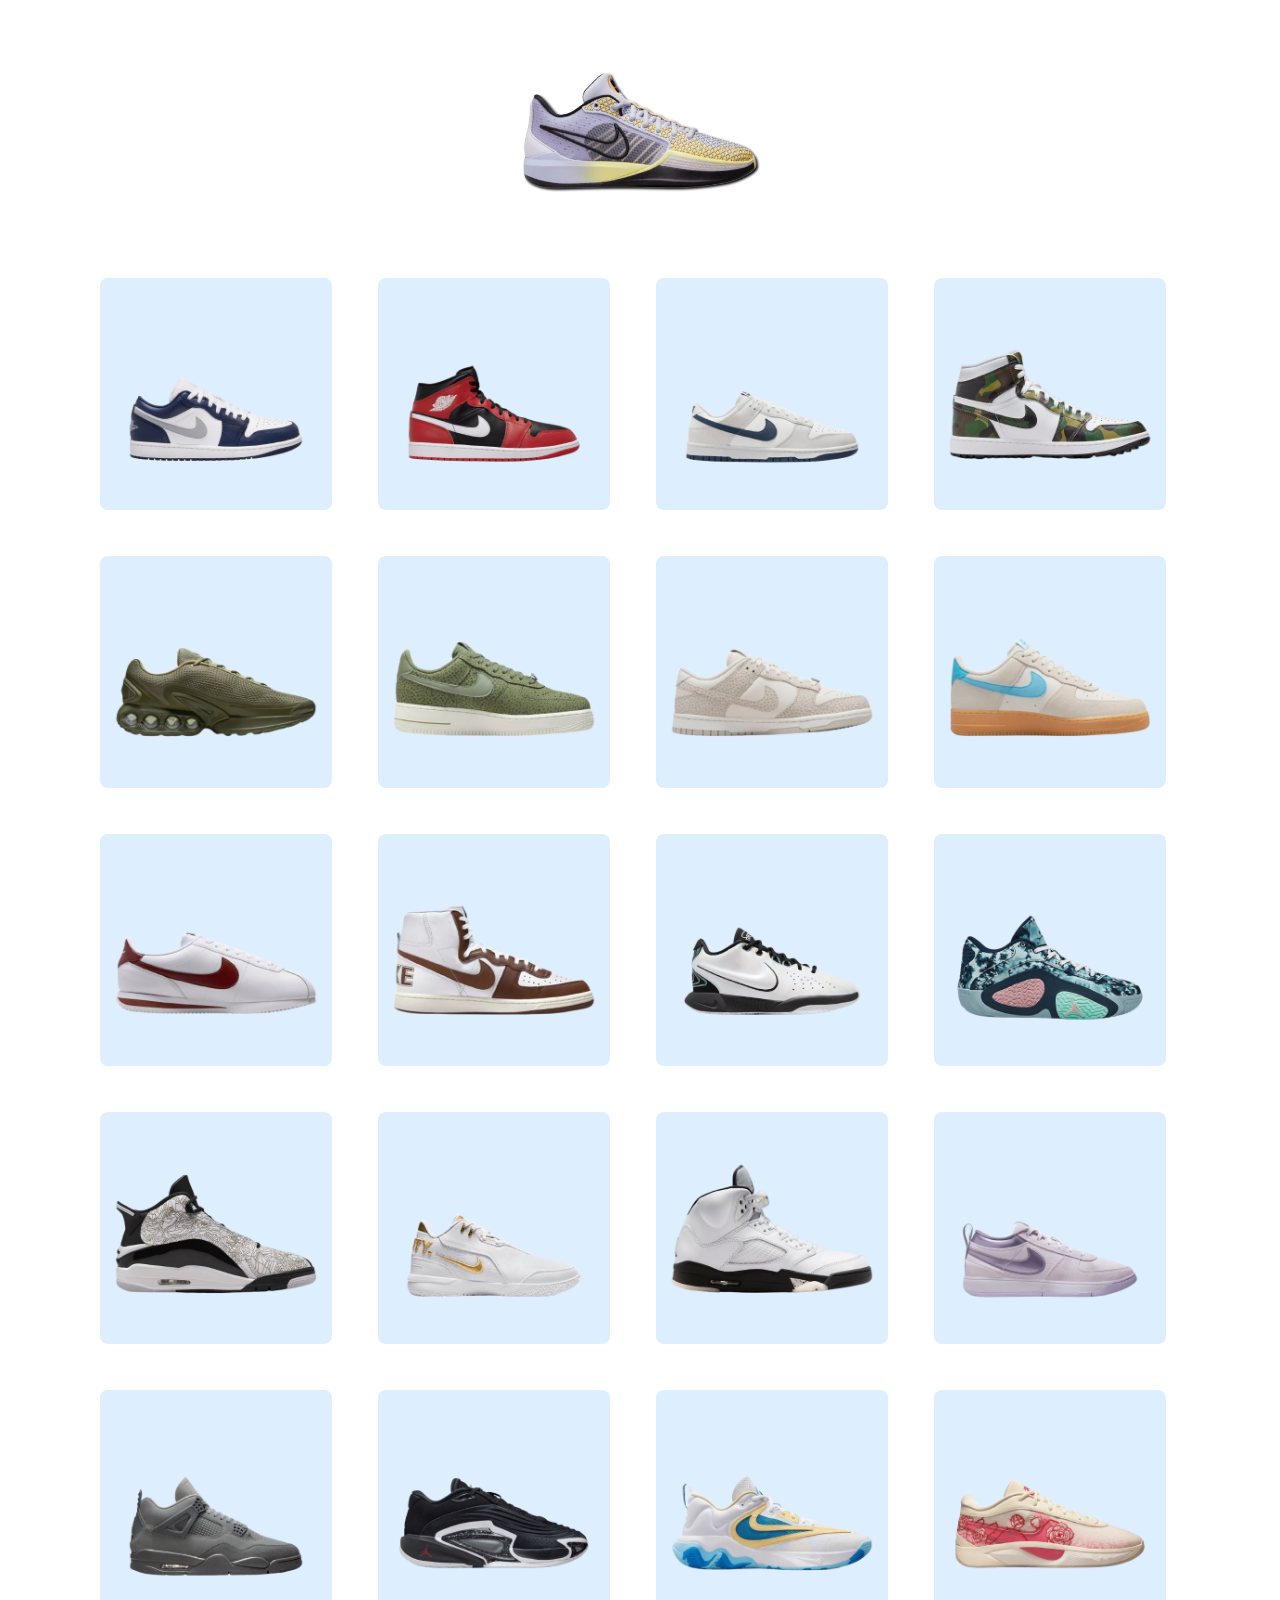
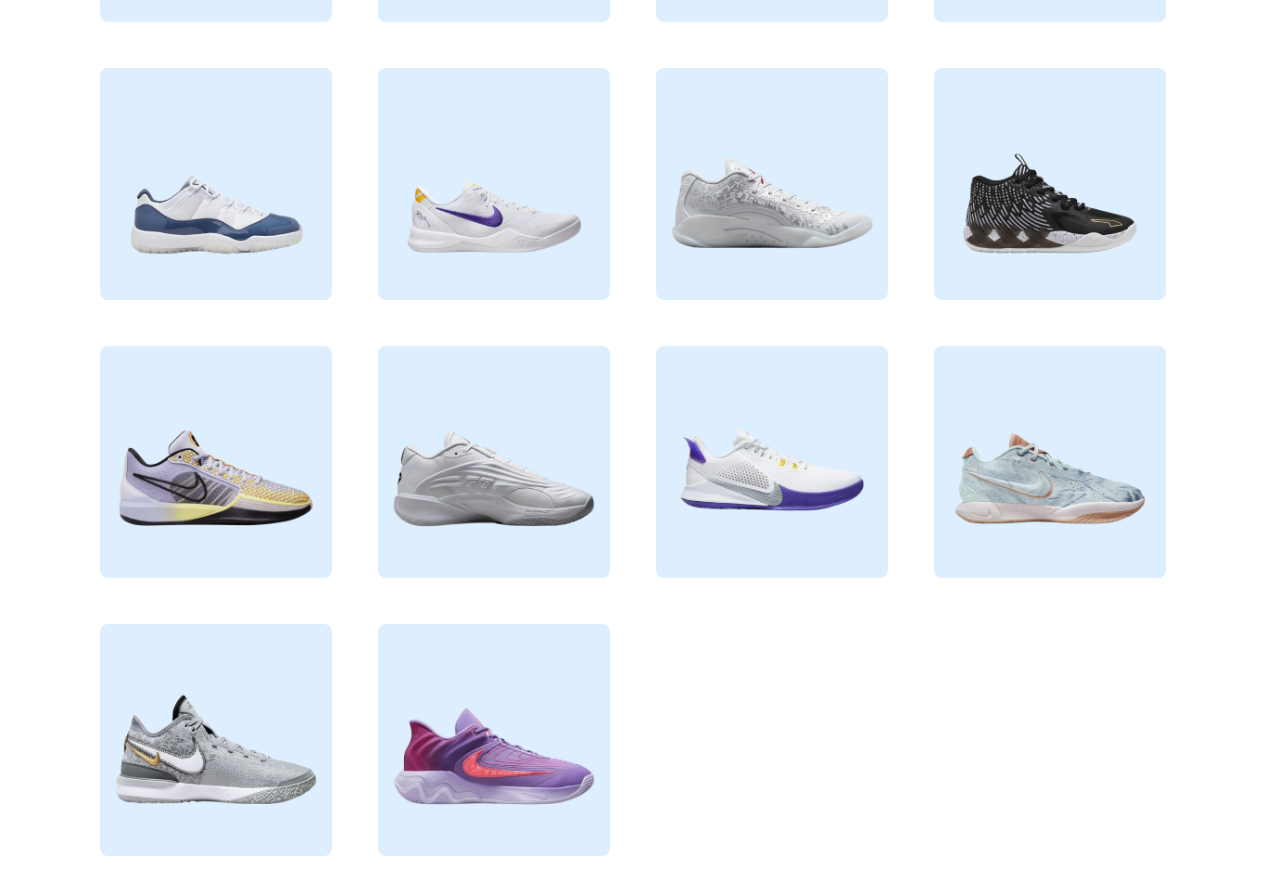
==== 1.html @ f6469e92 "Add files via upload" ====
<!DOCTYPE html>
<html lang="en">
<head>
     <meta charset="UTF-8">
     <meta name="viewport" content="width=device-width, initial-scale=1.0">
     <title>PRODUCTS</title>
     <link rel="stylesheet" type="text/css" href="lab6.css">
</head>
<body>
     <div class="gallery"></div>
          <div class="gallery-container">
               <div class="gallery-image"><img src="1.png"></div>
               <div class="gallery-image"><img src="3.png"></div>
               <div class="gallery-image"><img src="4.png"></div>
               <div class="gallery-image"><img src="2.png"></div>
          </div>
     </div>
     <div class="thumbnail-gallery">
          <a href="2.html"><div class="thumbnail"><image src="pic11-removebg-preview.png" alt="slideshow-button"></image>
               <div class="description">Air Jordan 1 Low</div>
          </div></a>
          <a href="2.5.html"><div class="thumbnail"><image src="pic16-removebg-preview.png" alt="Thumbnail 6"></image>
               <div class="description">Air Jordan 1 Mid</div>
          </div></a>
          <a href="2.6.html"><div class="thumbnail"><image src="pic17-removebg-preview.png" alt="Thumbnail 7"></image>
               <div class="description">Nike Dunk Low Retro</div>
          </div></a>
          <a href="2.7.html"><div class="thumbnail"><image src="picc5.png" alt="Thumbnail 8"></image>
               <div class="description">Air Jordan 1 High G</div>
          </div></a>
          <a href="2.1.html"><div class="thumbnail"><image src="piccc1.png" alt="thumbnail-gallery"></image>
               <div class="description">Nike Air Max Dn</div>
          </div></a>
          <a href="2.25.html"><div class="thumbnail"><image src="piccc2.png" alt="Thumbnail 26"></image>
               <div class="description">Nike Air Force 1'07 Prremium</div>
          </div></a>
          <a href="2.29.html"><div class="thumbnail"><image src="piccc3.png" alt="Thumbnail 30"></image>
               <div class="description">Nike Dunk Low Premium</div>
          </div></a>
          <a href="2.13.html"><div class="thumbnail"><image src="piccc4.png" alt="Thumbnail 14"></image>
               <div class="description">Nike Air Force 1'07 Lv8</div>
          </div></a>
          <a href="2.3.html"><div class="thumbnail"><image src="piccc5.png" alt="Thumbnail 4"></image>
               <div class="description">Nike Cortez Leather</div>
          </div></a>
          <a href="2.4.html"><div class="thumbnail"><image src="piccc6.png" alt="Thumbnail 5"></image>
               <div class="description">Nike Terminator High</div>
          </div></a>
          <a href="2.2.html"><div class="thumbnail"><image src="pic1-removebg-preview.png" alt="thumbnail-gallery"></image>
               <div class="description">LeBron XXI 'Conchiolin'</div>
          </div></a>
          <a href="2.8.html"><div class="thumbnail"><image src="pic44-removebg-preview.png" alt="Thumbnail 9"></image>
               <div class="description">Jordan Tatum 2 GPX Denim</div>
          </div></a>
          <a href="2.9.html"><div class="thumbnail"><image src="picc4.png" alt="Thumbnail 10"></image>
               <div class="description">Air Jordan Dub Zero</div>
          </div></a>
          <a href="2.10.html"><div class="thumbnail"><image src="pic21-removebg-preview.png" alt="Thumbnail 11"></image>
               <div class="description">Lebron NXXT Gen AMPD EP'Equity'-Limited Edition</div>
          </div></a>
          <a href="2.11.html"><div class="thumbnail"><image src="picc3.png" alt="Thumbnail 12"></image>
               <div class="description">Air Jordan 5 Retro</div>
          </div></a>
          <a href="2.12.html"><div class="thumbnail"><image src="pic23-removebg-preview.png" alt="Thumbnail 13"></image>
               <div class="description">Nike Book 1</div>
          </div></a>
          <a href="2.14.html"><div class="thumbnail"><image src="pic25-removebg-preview.png" alt="Thumbnail 15"></image>
               <div class="description">Air Jordan 4 Retro SE</div>
          </div></a>
          <a href="2.15.html"><div class="thumbnail"><image src="pic26-removebg-preview.png" alt="Thumbnail 16"></image>
               <div class="description">Jordan Luka 3</div>
          </div></a>
          <a href="2.16.html"><div class="thumbnail"><image src="pic43-removebg-preview.png" alt="Thumbnail 17"></image>
               <div class="description">Giannis Immortality 3</div>
          </div></a>
          <a href="2.17.html"><div class="thumbnail"><image src="pic28-removebg-preview.png" alt="Thumbnail 18"></image>
               <div class="description">Giannis Freak 6 NRG</div>
          </div></a>
          <a href="2.18.html"><div class="thumbnail"><image src="pic29-removebg-preview.png" alt="Thumbnail 19"></image>
               <div class="description">Air Jordan 11 Retro Low</div>
          </div></a>
          <a href="2.19.html"><div class="thumbnail"><image src="pic30-removebg-preview.png" alt="Thumbnail 20"></image>
               <div class="description">Kobe 8 Proto</div>
          </div></a>
          <a href="2.20.html"><div class="thumbnail"><image src="picc2.png" alt="Thumbnail 21"></image>
               <div class="description">Zion 3 PF</div>
          </div></a>
          <a href="2.21.html"><div class="thumbnail"><image src="pic32-removebg-preview.png" alt="Thumbnail 22"></image>
               <div class="description">Puma MB.01</div>
          </div></a>
          <a href="2.22.html"><div class="thumbnail"><image src="pic33-removebg-preview.png" alt="Thumbnail 23"></image>
               <div class="description">Nike Sabrina 1</div>
          </div></a>
          <a href="2.23.html"><div class="thumbnail"><image src="picc1.png" alt="Thumbnail 24"></image>
               <div class="description">Luka 3 PF</div>
          </div></a>
          <a href="2.24.html"><div class="thumbnail"><image src="pic35-removebg-preview.png" alt="Thumbnail 25"></image>
               <div class="description">Nike Mamba Fury</div>
          </div></a>

          <a href="2.26.html"><div class="thumbnail"><image src="pic38-removebg-preview.png" alt="Thumbnail 27"></image>
               <div class="description">Nike Lebron XXI</div>
          </div></a>
          <a href="2.27.html"><div class="thumbnail"><image src="pic40-removebg-preview.png" alt="Thumbnail 28"></image>
               <div class="description">Nike Zoom LeBron NXXT Gen</div>
          </div></a>
          <a href="2.28.html"><div class="thumbnail"><image src="pic41-removebg-preview.png" alt="Thumbnail 29"></image>
               <div class="description">Giannis Immortality 4</div>
          </div></a>

     </div>
</body>
</html>
---- lab6.css ----
.header{
    padding: 1px;
    margin: 0px;
    text-align: center;
    font-family: sans-serif;
    border-radius: 15px 15px 0px 0px;
    width: 100%;
    background-color: #14919b;
}
.topnav{
    font-size: 12px;
    overflow:hidden;
    font-family: sans-serif;
    margin: 0px;
    padding: 0px;
    width: 100%;
    display: flex;
    float: left;
    list-style: none;
    background-color: #def;
}
.topnav a{
    float: left;
    display: flex;
    text-align: center;
    padding: 10px 100px;
    text-decoration: none;
    font-family: sans-serif;
    transition: 0.3s ease;
    border-bottom: 5px solid transparent;
    letter-spacing: 1px;
    font-weight: bolder;
    color: #012;
}
.topnav a:hover,
.topnav a:active{
     color: #123;
     border-bottom: 5px solid #123;
     border-top-left-radius: 4px;
     border-top-right-radius: 4px;
}
.body{
    flex-grow:1;
    padding:15px;
}
#outerbox{
    width: 500px;
    height: 500px;
    overflow: hidden;
    flex-direction: column;
    justify-content: center;
    align-items: center;
    border-radius: 10px;
    background-position: center;
    margin: 10px auto;
    box-shadow: 5px 5px 15px;
}
#slidebox{ 
    position: relative;
    display: flex;
    width: 500px;
    height: 500px;
    animation:slider 23s infinite;
}
@keyframes slider {
   2%{
        left:-50px;
   }
   20%{
        left:-600px;
   }
   30%{
        left:-1150px;
   }
   40%{
        left:-1700px;
   }
   50%{
        left:-2250px;
   }
   60%{
        left:-2800px;
   }
   70%{
        left:-3350px;
   }
   80%{
        left:-3900px;
   }
   90%{
        left:-4450px;
   }
   100%{
        left:-5000px;
   }
}
#slidebox img {
    width: 500px;
    height: 500px;
    align-items: center;
    justify-content: center;
    margin-left: 50px;
}
body{
     display: flex;
     flex-direction: column;
     align-items: center;
     justify-content: center;
     margin: 0;
     background: #fff;
     font-family: sans-serif;
     overflow-x: hidden;
     color: #012;
}
.gallery{
     margin: 0;
}
.gallery-container{
     width: 280px;
     height: 280px;
     position: static;
     transform-style: preserve-3d;
     animation: rotate 15s infinite;
}
.gallery-image{
     position: absolute;
     width: 100%;
     height: 100%;
     backface-visibility: hidden;
}
.gallery-image img{
     width: 100%;
     height: 100%;
     object-fit: cover;
}
.gallery-image:nth-child(1){
     transform:rotateY(0deg);
}
.gallery-image:nth-child(2){
     transform:rotateY(90deg);
}
.gallery-image:nth-child(3){
     transform:rotateY(180deg);
}
.gallery-image:nth-child(4){
     transform:rotateY(-90deg);
}
@keyframes rotate{
     0% {transform: rotateY(0deg);}
     20% {transform: rotateY(90deg);}
     25% {transform: rotateY(90deg);}
     45% {transform: rotateY(180deg);}
     50% {transform: rotateY(180deg);}
     70% {transform: rotateY(270deg);}
     75% {transform: rotateY(270deg);}
     95% {transform: rotateY(360deg);}
     100% {transform: rotateY(360deg);}
     }
.gallery-container span{
     position: absolute;
     top: 0;
     left: 0;
     width: 100%;
     height: 100%;
     transform-origin: center;
     transform-style: preserve-3d;
}
.thumbnail-gallery{
     display: flex;
     margin-top: -20px;
     gap: 10px;
     flex-wrap: wrap;
     padding-left: 82px;
     padding-right: 10px;
}
.thumbnail{
     overflow: hidden;
     border-radius: 8px;
     transition: transform 0.3s;
     width: 232px;
     height: 232px;
     background-color: #def;
     margin: 18px;
}
.thumbnail img{
     width: 100%;
     display: block;
}
.thumbnail:hover{
     transform: scale(1.3);
     border: #def solid 3px;
     margin: 15px;
     justify-items: center;
     background-color: #def;
}
.description{
     position: absolute;
     bottom: 0;
     left: 0;
     right: 0;
     background: rgba(0, 0, 0, 7);
     color: #def;
     text-align: center;
     font-family: sans-serif;
     font-size: 20px;
     padding: 1px;
     opacity: 0;
     transition: opacity 0.3s;
     background-color: #123;
}
.thumbnail:hover .description{
     opacity: 20;
     color: white;
     text-align: center;
     background-color: #123;
}

.container{
     display: flex;
     justify-content: center;
     width: 35em;
     background: #def;
     box-shadow: 5px 5px 15px ;
     border-radius: 24px;
     padding: 20px;
     max-width: 700px;
     margin-top: 100px;
     height: 480px;
     width: 680px;
     overflow: hidden;
}
p{
     font-size: 0.6em;
     color: rgba(190, 147, 147, 1.00);
     letter-spacing: 1px;
}
.image{
     display: flex;
     flex-direction: column;
     justify-content: space-between;
     margin: auto;
}
.imahe{
     width: 400px;
     height: 400px;
     border-radius: 14px;
     margin-right: 20px;
     margin-bottom: 10px;
     border: #123 solid 1px;
}
.slideshow-button{
     display: flex;
     justify-content: center;
     gap: 20px;
     color: #123;
}
.slideshow-button span{
     width: 7px;
     height: 7px;
     border-radius: 50%;
     background: rgba(241, 241, 241, 1.00);
     color: #123;
}
.focus {
     background: #123;
}
.pick{
     text-transform: uppercase;
     font-size: 10px;
}
& .sizes{
     display: flex;
     justify-content: flex-start;
     column-gap: 10px;
     flex-wrap: wrap;
     font-family: sans-serif;

     & span {
          width: 24px;
          height: 24px;
          display: flex;
          align-items: center;
          padding: 2px;
          font-size: 0.7em;
     }
}
.size{
     border: none;
     width: 25px;
     height: 25px;
     display: flex;
     flex-wrap: wrap;
     align-items: center;
     justify-content: center;
     padding: 1px;
     font-size: 15px;
     transition: 0.3s ease-in-out, transformm0.3s ease-in-out;
     border-radius: 5px;
     border: 1px #def solid;
}
.size:hover{
     border: 1px #123 solid;
     color: #123;
     transition: all 0.4s ease-in-out;
     border-radius: 5px;
}
.product{
     display: flex;
     flex-direction: column;
     justify-content: space-between;
     margin-left: 20px;
}
#p{
     text-transform: uppercase;
}
.par2{
     font-size: 1.2em;
     color: (--dark);
     margin-top: -5px;
}
.descriptions{
     text-transform: none;
     letter-spacing: 1px;
     margin-bottom: 17px;
     color:rgba(20, 16, 16, 1.00);
     font-size: 0.7em;
     line-height: 1.6em;
     text-align: justify;
     padding-right: 18px;
}
.buttons{
     padding: 10px;
     display: inline-block;
     outline: 0;
     letter-spacing: 1px;
     text-transform: uppercase;
     cursor: pointer;
}
.buttons:hover{
     transition: all 0.4s ease-in-out;
     border-radius: 20px;
}
.add{
     width: 100px;
     font-family: sans-serif;
     text-transform: uppercase;
     box-sizing: content-box;
     color: #def;
     border-radius: 20px;
     background-color: #234;
     border-color: #234;
     padding: 5px;
}
.back{
     width: 40px;
     font-family: sans-serif;
     text-transform: uppercase;
     background-color: def;
     border-radius: 20px;
     box-sizing: content-box;
     padding: 5px;
     margin-left: 10px;
}
 .open-modal{
     padding: 10px 15px;
     background-color: blue;
     color: #def;
     text-align: center;
     border: none;
     cursor: pointer;
     border-radius: 5px;
     text-decoration: none;
     margin-left: auto;
     margin-top: 5px;
     margin-right: 5px;
     font-size: 15px;
 }
 .open-modal:hover{
     background-color: #14919b;
     color: #012;
 }
 .modal{
     display: none;
     position: fixed;
     z-index: 1;
     left: 0;
     top: 0;
     width: 100%;
     height: 100%;
     overflow: auto;
     background-color: rgba(0, 0, 0, 0.4);
     color: #012;
     overflow: hidden;
 }
 .modal-toggle{
     display: none;
 }
 .modal-toggle:checked+.modal{
     display: block;
 }
 .modal-content{
     background-color: #fefefe;
     margin: 20% auto;
     padding: 20px;
     border: 1px solid #888;
     width: 300px;
     height: 300px;
     border-radius: 5px;
     position: relative;
 }
 .close{
     color: #aaa;
     float: right;
     font-size: 28px;
     font-weight: bold;
     cursor: pointer;
 }
 .close:hover{
     color: #123;
 }
 .form{
     display: flex;
     flex-direction: column;
 }
 .label{
     margin: 10px 0 5px;
 }
 input[type="text"],
 input[type="password"]{
     padding: 10px;
     margin-bottom: 15px;
     border: 1px solid #ccc;
     border-radius: 4px;
 }
 input[type="text"],
 input[type="password"]:hover{
     border: 1px solid #ccc;
 }
 button[type="submit"]{
     background-color: blue;
     border: none;
     padding: 10px;
     color: white;
     border-radius: 5px;
     cursor: pointer;
 }
 button[type="submit"]:hover{
     background-color: #14919b;
     color: black;
 }
 button[type="submitt"]{
     color: blue;
     border: none;
     background-color: white;
     font-weight: bolder; 
 }
 button[type="submitt"]:hover{
     color: #14919b;
 }
 .manok{
     color: #123;
     position: relative;
     font-size: 40px;
     padding: 2px;
     margin: 0;
     text-transform: uppercase;
     letter-spacing: 3px;
     mask-repeat: repeat;
 }
 .l{
     color: #123;
     position: absolute;
     font-size: 20px;
     padding: 20px;
     margin: 10px;
     left: 50px;
     top: auto;
     letter-spacing: 2px;
     padding-top: 230px;
 }
 .r{
     color: #123;
     position: absolute;
     font-size: 20px;
     padding: 20px;
     margin: 10px;
     right: 50px;
     top: auto;
     letter-spacing: 2px;
     padding-top: 200px;
 }
 .dropdown{
     float: left;
     overflow: hidden;
     align-items: auto;
 }
 .dropdown .dropbtn{
     font-size: 12px;
     font-weight: bolder; 
     border: none;
     outline: none;
     color: black;
     padding: 10px 17px;
     background-color: #def;
     margin: 0;
 }
 .dropdown:hover .dropbtn{
     background-color: #def;
     color: black;
 }
 .dropdown-content{
     display: none;
     position: absolute;
     background-color: #def;
     color: #123;
     min-width: 160px;
     box-shadow: 0px 8px 16px 0px rgba(0, 0, 0, 2);
     z-index: 1;
 }
 .dropdown-content a{
     float: none;
     color: black;
     padding: 12px 16px;
     text-decoration: none;
     display: block;
     text-align: left;
     padding-bottom: 5px;
 }
 .dropdown-content a:hover{
     background-color: #012;
     color: #fff;
 }
 .dropdown:hover .dropdown-content{
     display: block;
 }
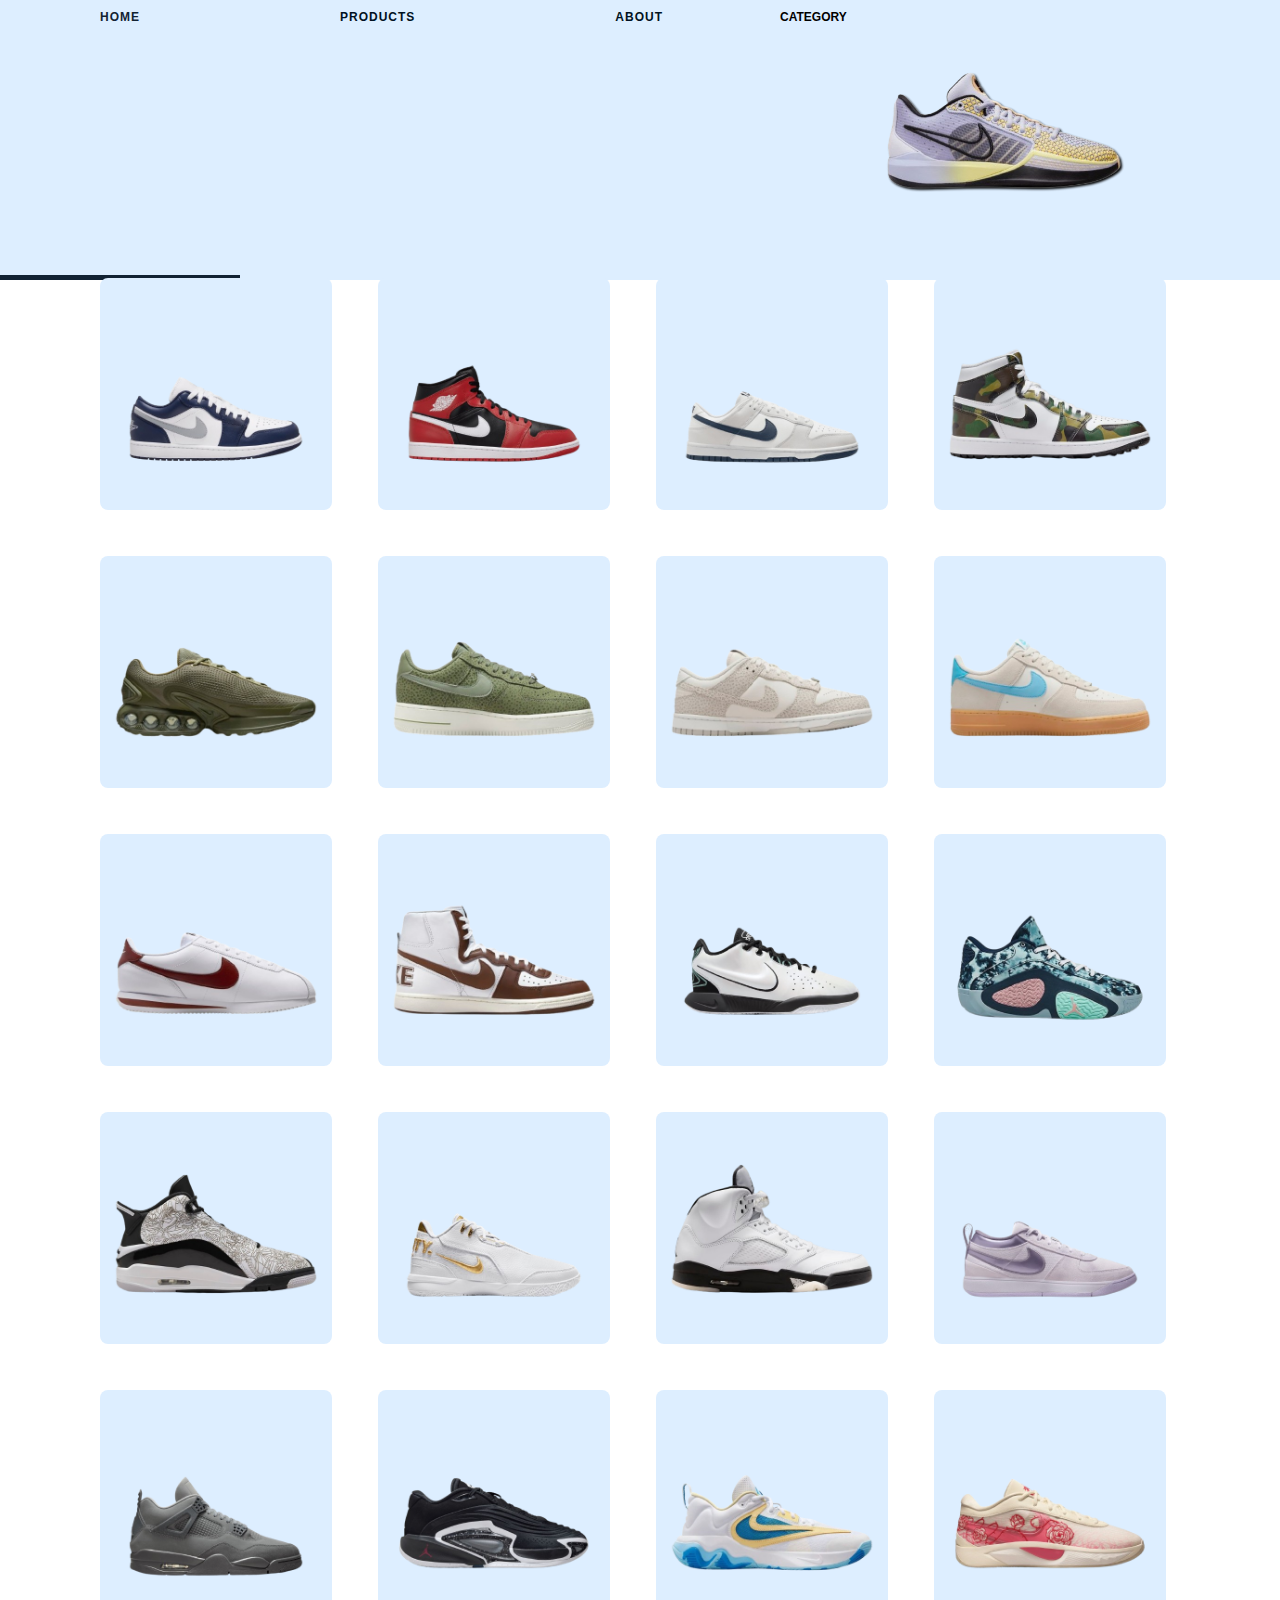
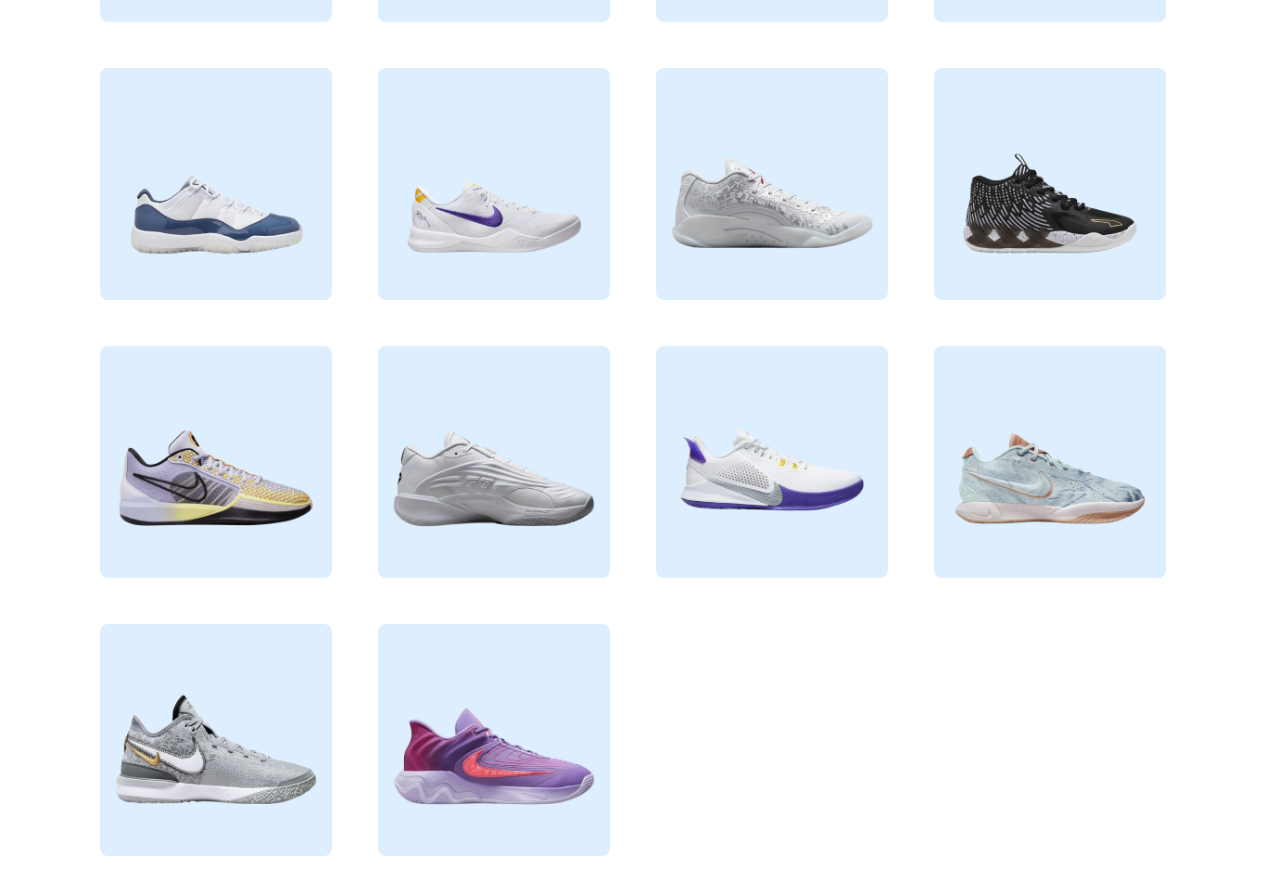
==== commit 8c3309a0: "Update 1.html" ====
--- a/1.html
+++ b/1.html
@@ -7,6 +7,18 @@
      <link rel="stylesheet" type="text/css" href="lab6.css">
 </head>
 <body>
+      <div class="topnav">
+        <a href="home.html">HOME</a>
+        <a href="1.html">PRODUCTS</a>
+        <a href="About.html">ABOUT</a>
+        <div class="dropdown">
+          <button class="dropbtn">CATEGORY
+          <i class="fafa-caret-down"></i></button>
+        <div class="dropdown-content">
+          <a href="fashionshoe.html">SNEAKERS</a>
+          <a href="basketballshoe.html">SPORTS SHOE</a>
+        </div>
+        </div>
      <div class="gallery"></div>
           <div class="gallery-container">
                <div class="gallery-image"><img src="1.png"></div>
@@ -110,4 +122,4 @@
 
      </div>
 </body>
-</html>+</html>
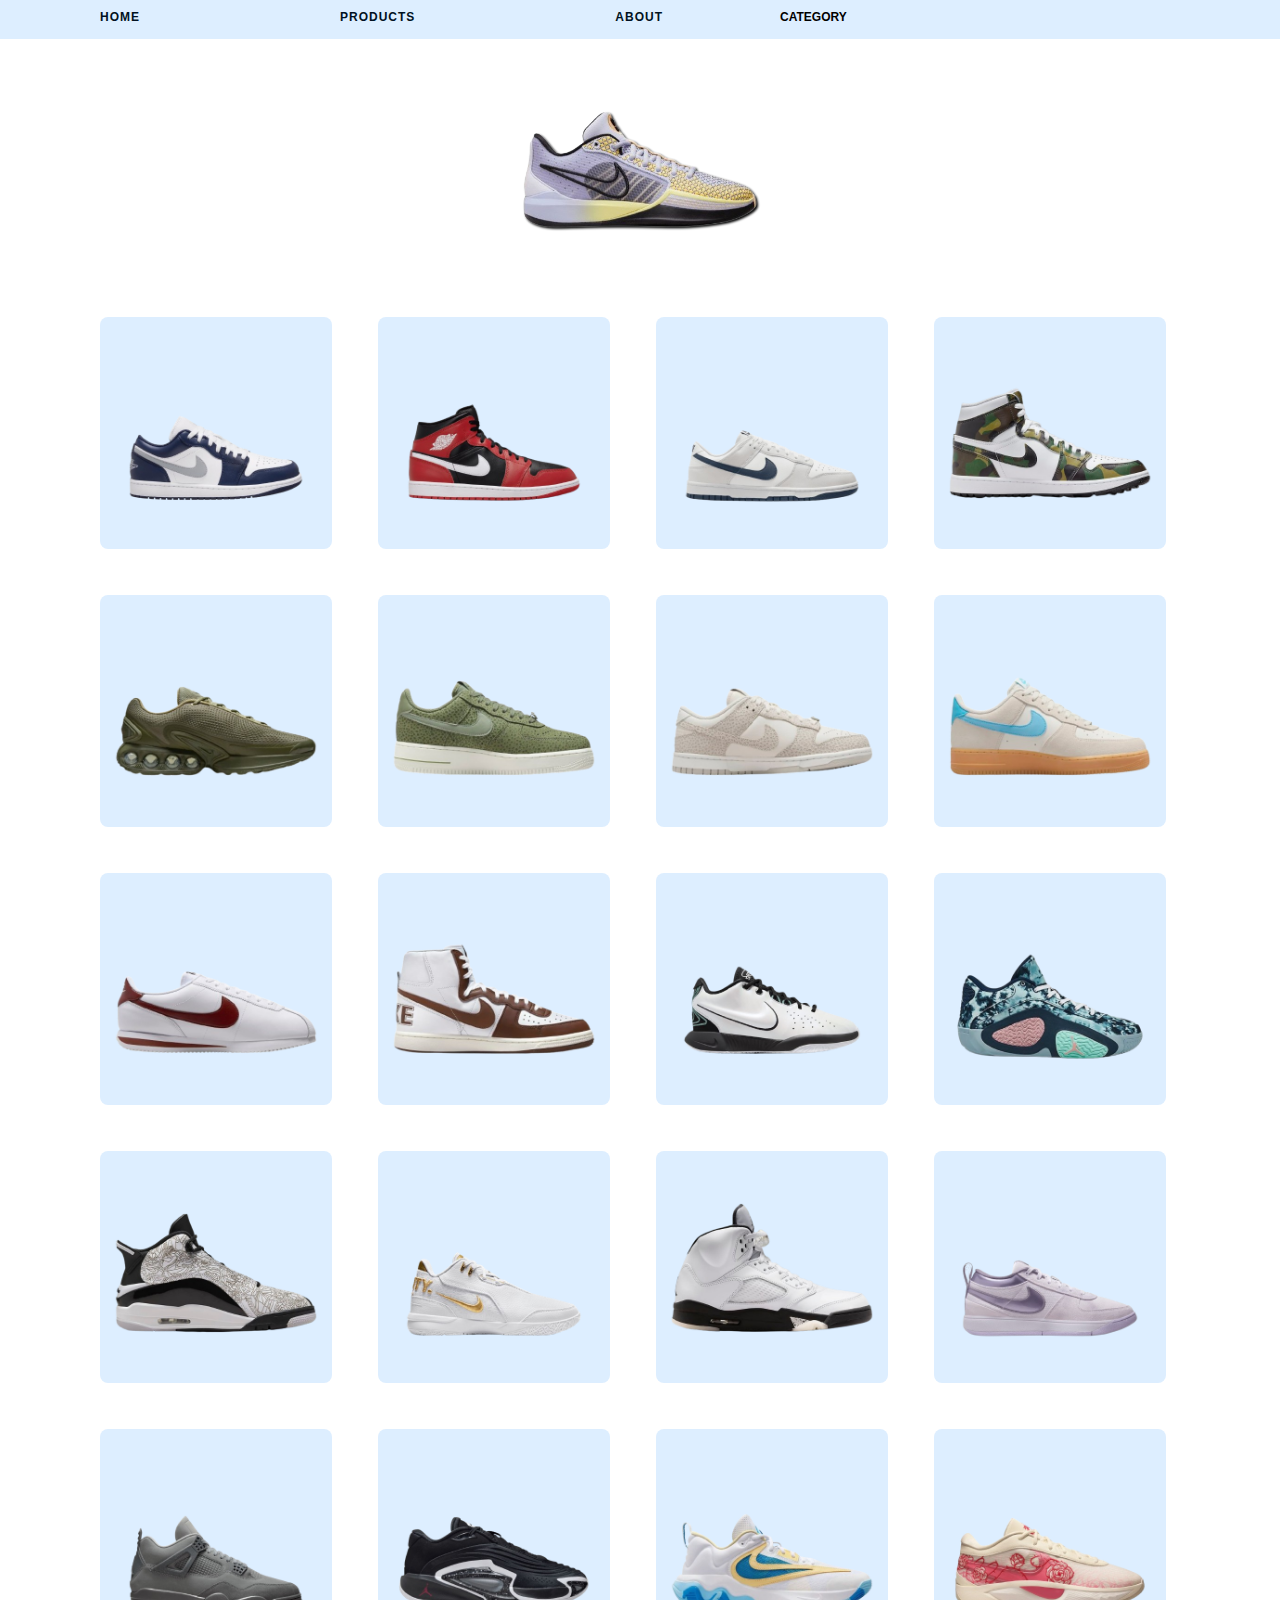
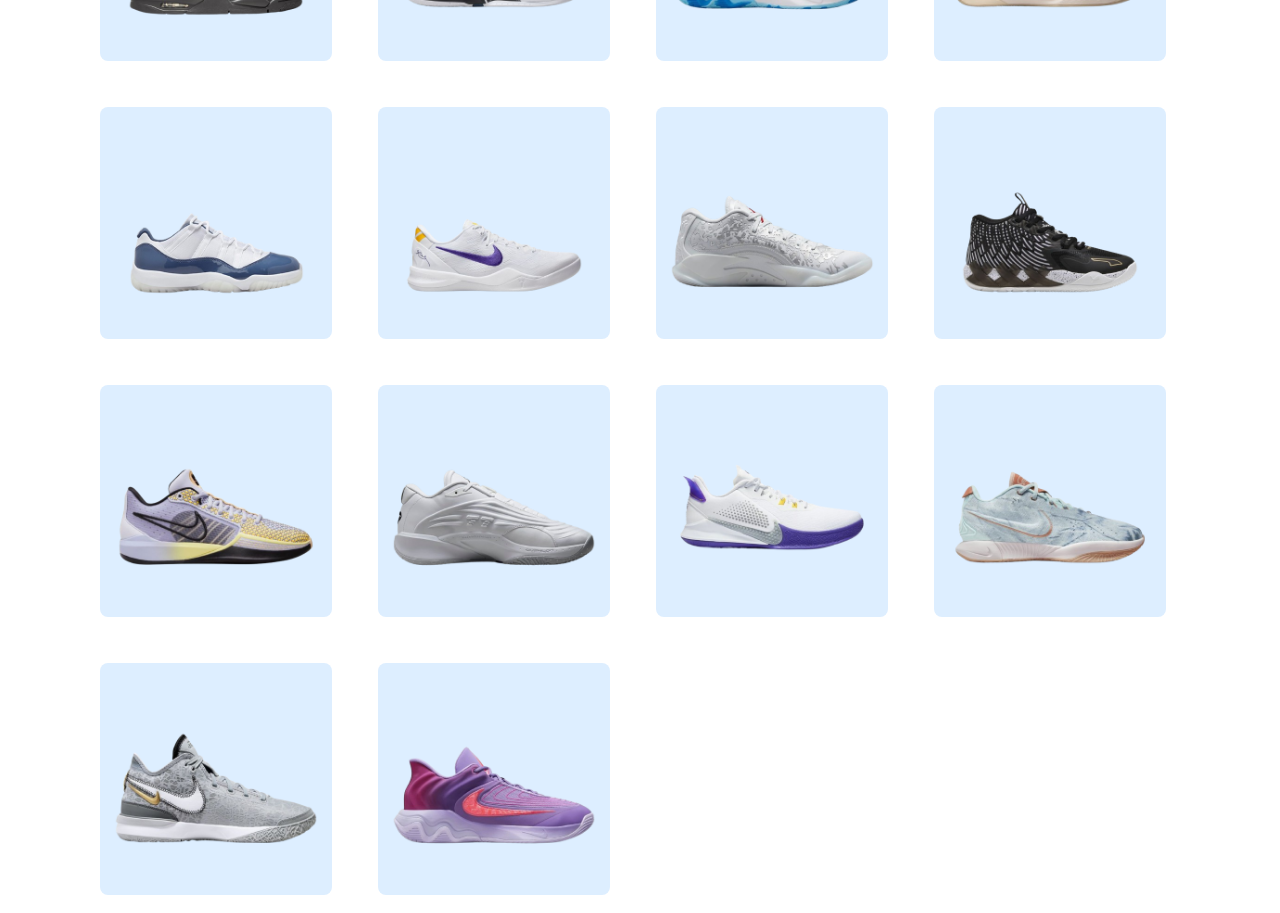
==== commit e1006330: "Add files via upload" ====
--- a/1.html
+++ b/1.html
@@ -7,18 +7,19 @@
      <link rel="stylesheet" type="text/css" href="lab6.css">
 </head>
 <body>
-      <div class="topnav">
-        <a href="home.html">HOME</a>
-        <a href="1.html">PRODUCTS</a>
-        <a href="About.html">ABOUT</a>
-        <div class="dropdown">
-          <button class="dropbtn">CATEGORY
-          <i class="fafa-caret-down"></i></button>
-        <div class="dropdown-content">
-          <a href="fashionshoe.html">SNEAKERS</a>
-          <a href="basketballshoe.html">SPORTS SHOE</a>
-        </div>
-        </div>
+     <div class="topnav">
+          <a href="home.html">HOME</a>
+          <a href="1.html">PRODUCTS</a>
+          <a href="About.html">ABOUT</a>
+          <div class="dropdown">
+            <button class="dropbtn">CATEGORY
+            <i class="fafa-caret-down"></i></button>
+          <div class="dropdown-content">
+            <a href="fashionshoe.html">SNEAKERS</a>
+            <a href="basketballshoe.html">SPORTS SHOE</a>
+          </div>
+          </div>
+     </div>
      <div class="gallery"></div>
           <div class="gallery-container">
                <div class="gallery-image"><img src="1.png"></div>
@@ -122,4 +123,4 @@
 
      </div>
 </body>
-</html>
+</html>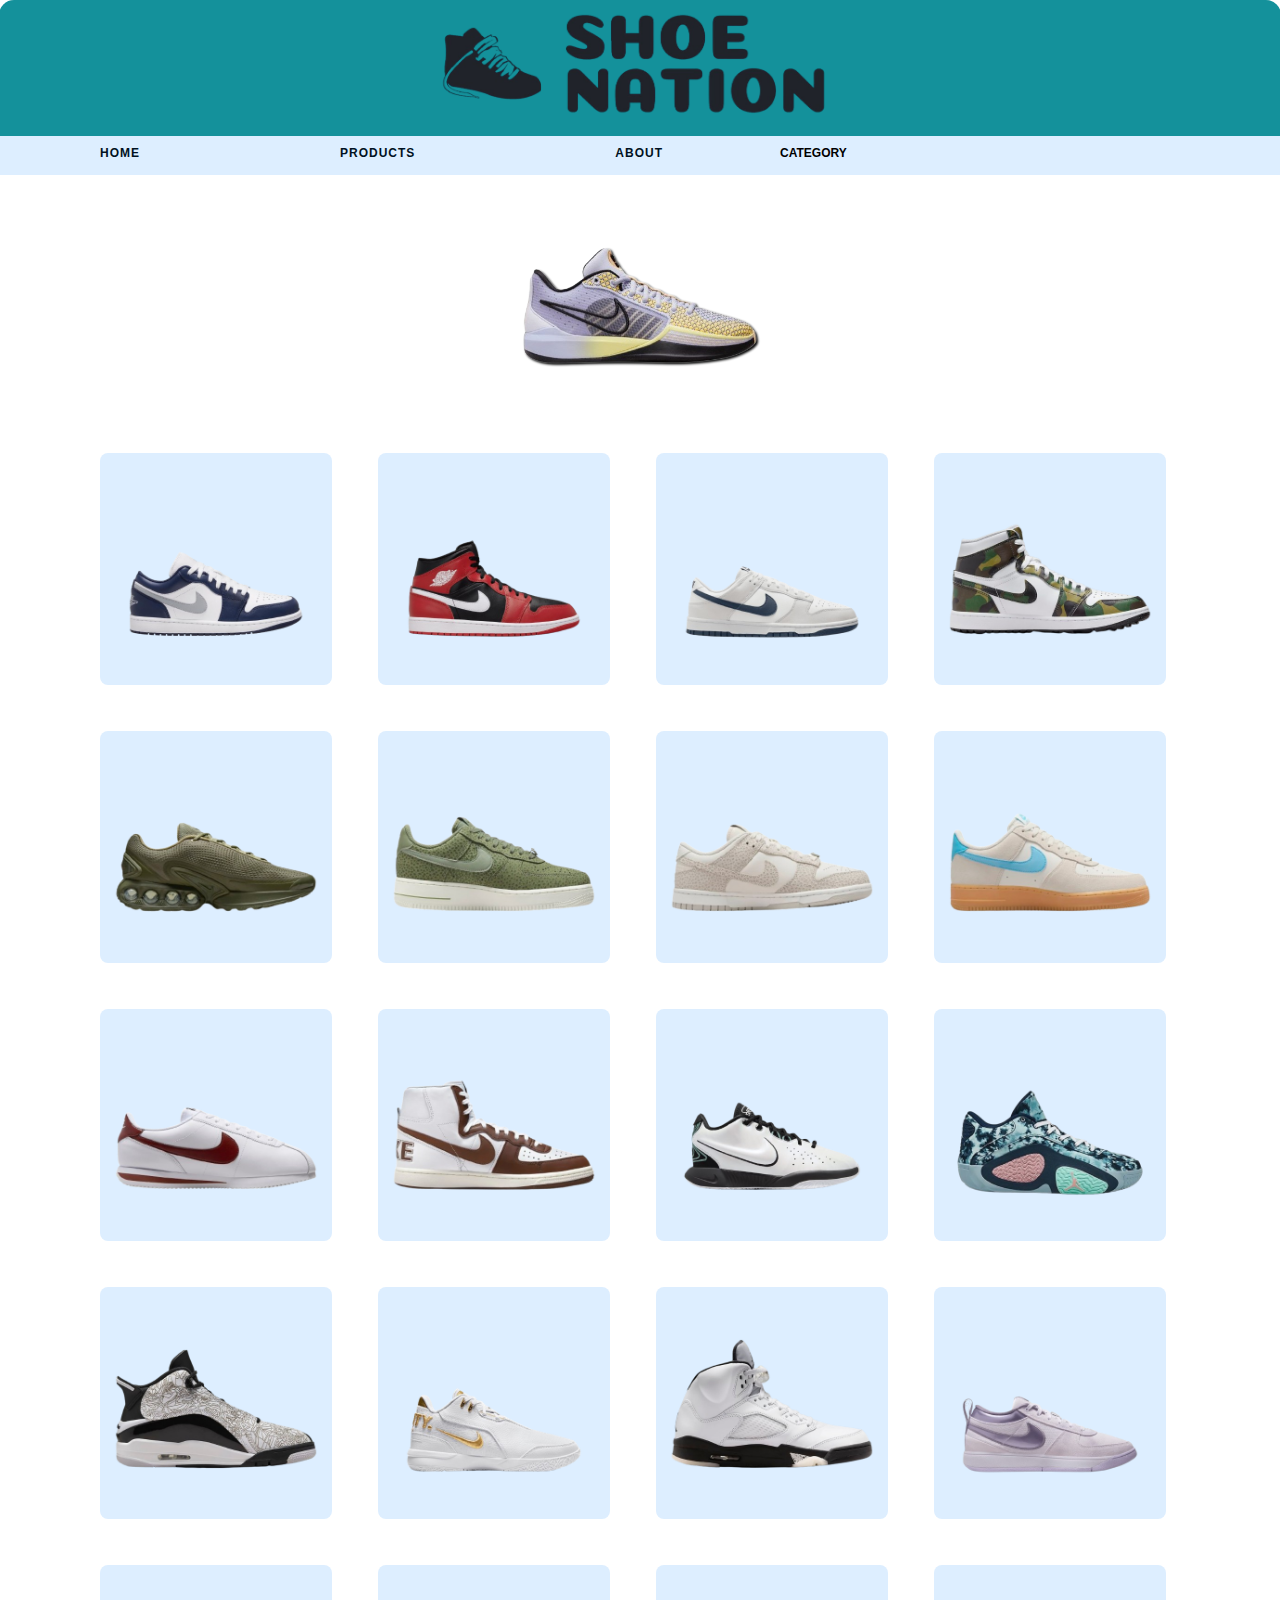
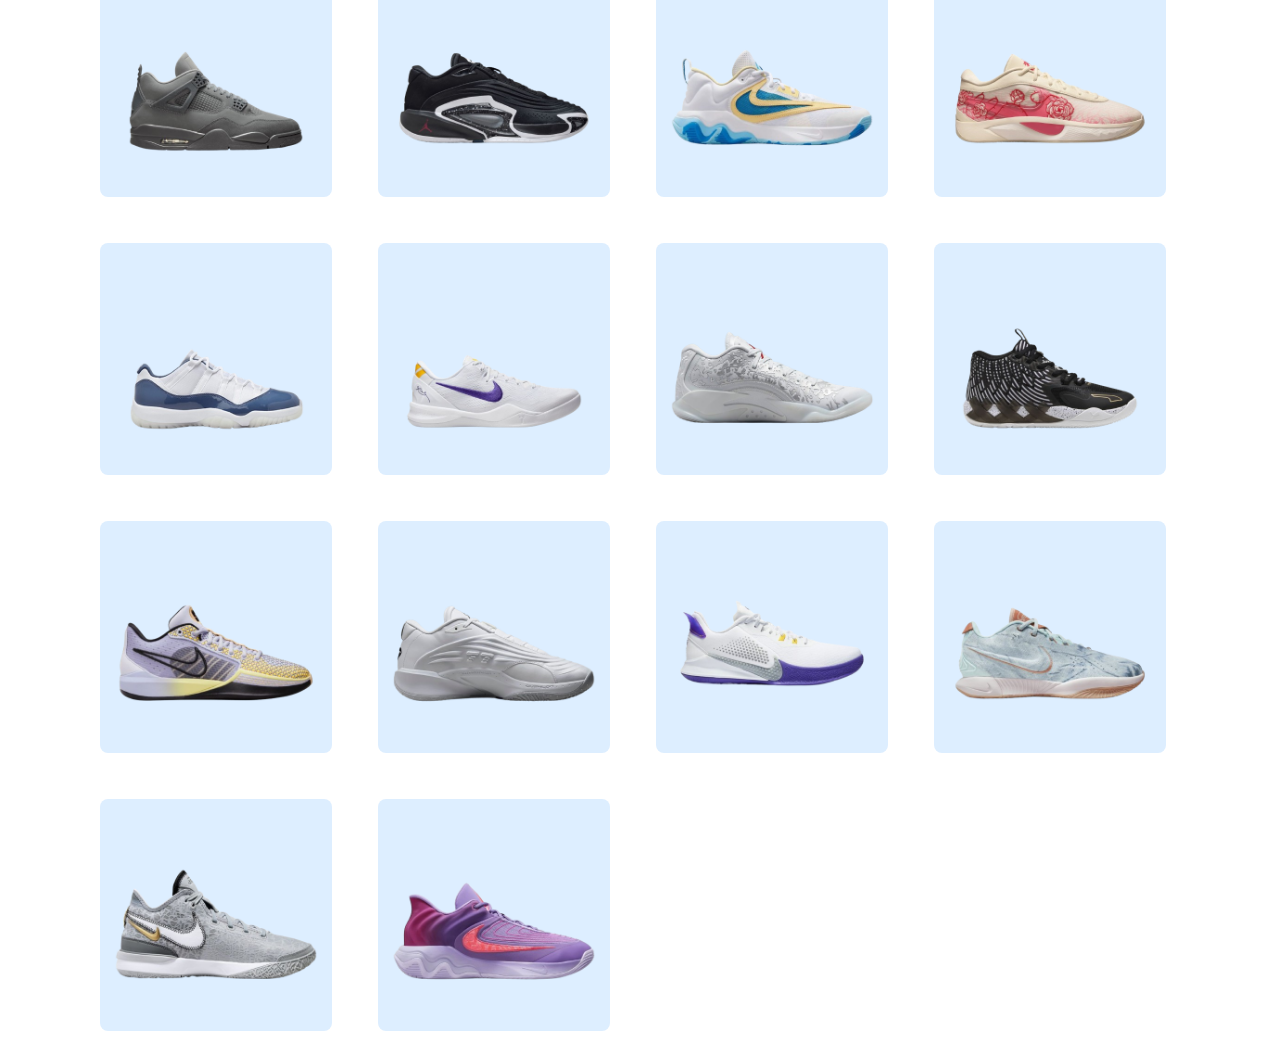
==== commit 50e9aa04: "Add files via upload" ====
--- a/1.html
+++ b/1.html
@@ -7,6 +7,9 @@
      <link rel="stylesheet" type="text/css" href="lab6.css">
 </head>
 <body>
+     <div class="header">
+          <div class="logo"><img src="Messenger_creation_E6A17D8A-9731-44AB-9A6C-EBCFFADF1AB1-removebg-preview.png" height="130px" ></div>
+      </div>
      <div class="topnav">
           <a href="home.html">HOME</a>
           <a href="1.html">PRODUCTS</a>
